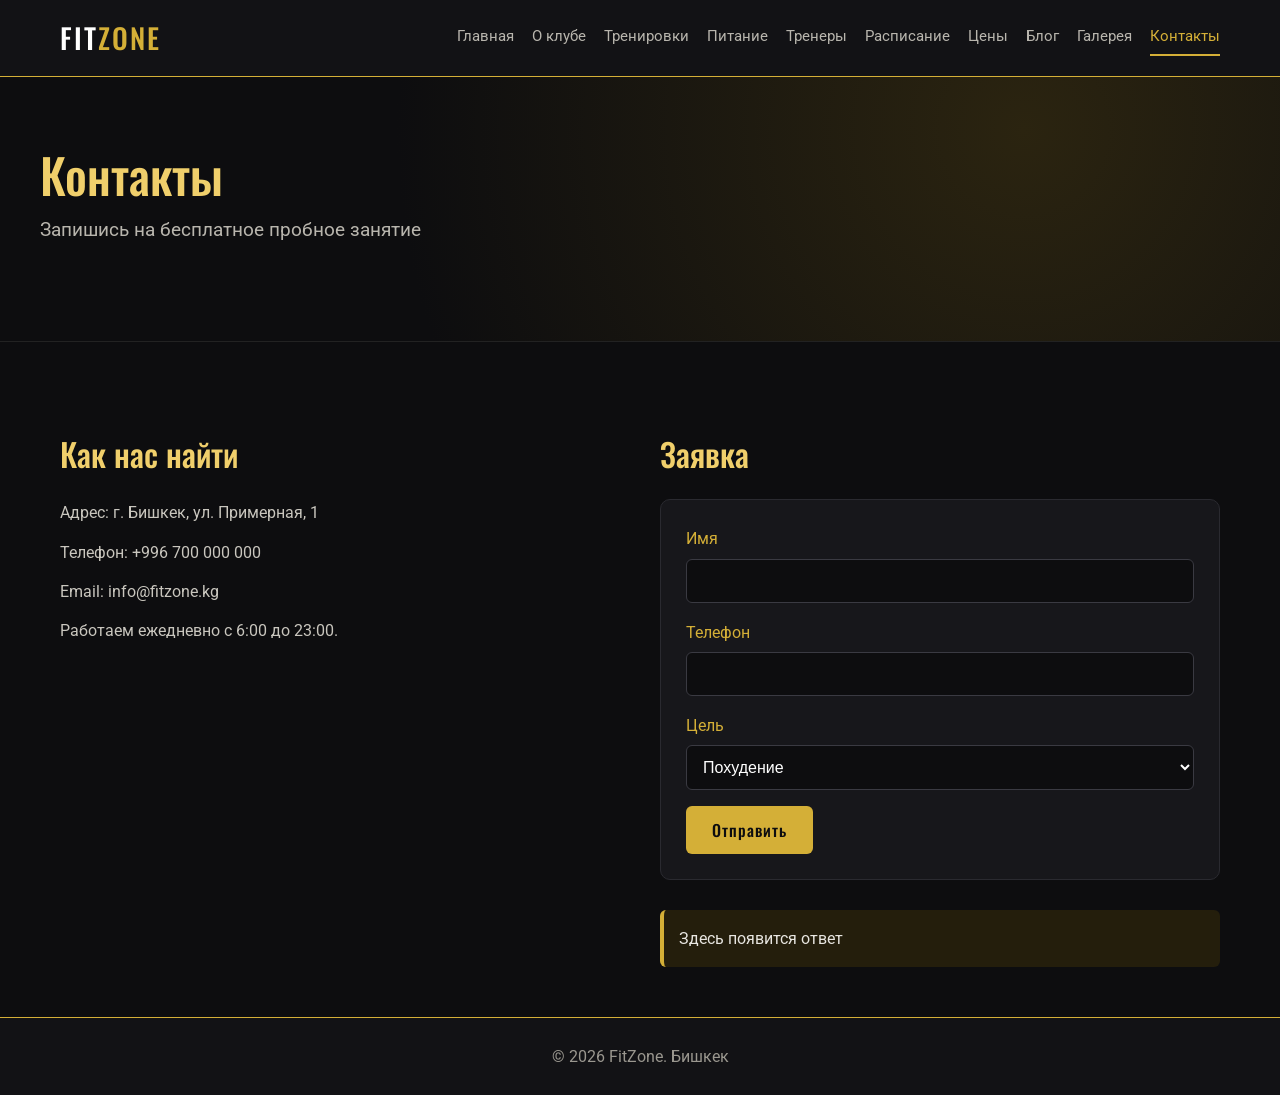
==== contact.html @ 531cf7a7 "first commit" ====
<!DOCTYPE html>
<html lang="ru">
<head>
    <meta charset="UTF-8">
    <meta name="viewport" content="width=device-width, initial-scale=1.0">
    <title>Контакты - FitZone</title>
    <link rel="preconnect" href="https://fonts.googleapis.com">
    <link href="https://fonts.googleapis.com/css2?family=Oswald:wght@500;700&family=Roboto:wght@400;500&display=swap" rel="stylesheet">
    <link rel="stylesheet" href="style.css">
</head>
<body>
    <header>
        <nav>
            <a class="logo" href="index.html">FIT<span>ZONE</span></a>
            <button id="burger" aria-label="Меню">☰</button>
            <div id="menu" class="menu">
                <a href="index.html">Главная</a><a href="about.html">О клубе</a><a href="workouts.html">Тренировки</a><a href="nutrition.html">Питание</a><a href="trainers.html">Тренеры</a><a href="schedule.html">Расписание</a><a href="pricing.html">Цены</a><a href="blog.html">Блог</a><a href="gallery.html">Галерея</a><a href="contact.html" class="active">Контакты</a>
            </div>
        </nav>
    </header>

    <section class="hero"><div class="hero-inner"><div class="hero-text"><h1>Контакты</h1><p>Запишись на бесплатное пробное занятие</p></div></div></section>

    <main>
        <div class="two"><div><h2>Как нас найти</h2><p>Адрес: г. Бишкек, ул. Примерная, 1</p><p>Телефон: +996 700 000 000</p><p>Email: info@fitzone.kg</p><p>Работаем ежедневно с 6:00 до 23:00.</p></div><div><h2>Заявка</h2><form class="box" id="contactForm"><label>Имя</label><input type="text" id="name"><label>Телефон</label><input type="tel" id="phone"><label>Цель</label><select><option>Похудение</option><option>Набор массы</option><option>Выносливость</option></select><button type="submit">Отправить</button></form><div class="result" id="formResult">Здесь появится ответ</div></div></div>
    </main>

    <footer>
        <p>© 2026 FitZone. Бишкек</p>
    </footer>

    <script src="script.js"></script>
</body>
</html>
---- style.css ----
* {
    box-sizing: border-box;
    margin: 0;
    padding: 0;
}

body {
    font-family: 'Roboto', Arial, sans-serif;
    background: #0d0d0f;
    color: #e8e6e1;
    line-height: 1.7;
}

h1, h2, h3, .logo, button, .btn, th {
    font-family: 'Oswald', 'Arial Narrow', Arial, sans-serif;
    font-weight: 500;
}

img {
    max-width: 100%;
}

/* ---------- шапка ---------- */
header {
    background: #121215;
    border-bottom: 1px solid #d4af37;
    position: sticky;
    top: 0;
    z-index: 10;
}

nav {
    max-width: 1200px;
    margin: 0 auto;
    padding: 14px 20px;
    display: flex;
    flex-wrap: wrap;
    align-items: center;
    justify-content: space-between;
}

.logo {
    font-size: 28px;
    color: white;
    text-decoration: none;
    letter-spacing: 2px;
}

.logo span {
    color: #d4af37;
}

.menu {
    display: flex;
    gap: 18px;
}

.menu a {
    color: #b8b5ad;
    text-decoration: none;
    font-size: 15px;
    padding: 4px 0;
}

.menu a:hover {
    color: #f0cf6b;
}

.menu a.active {
    color: #d4af37;
    border-bottom: 2px solid #d4af37;
}

#burger {
    display: none;
    background: none;
    border: 1px solid #d4af37;
    color: #d4af37;
    font-size: 24px;
    padding: 2px 12px;
    border-radius: 6px;
    cursor: pointer;
}

/* ---------- верхний блок ---------- */
.hero {
    background: radial-gradient(circle at 80% 20%, #2b2410 0%, #0d0d0f 60%);
    padding: 70px 20px;
    border-bottom: 1px solid #222;
}

.hero-inner {
    max-width: 1200px;
    margin: 0 auto;
    display: flex;
    align-items: center;
    justify-content: space-between;
    gap: 30px;
}

.hero-text h1 {
    font-size: 48px;
    line-height: 1.15;
    color: #f0cf6b;
    margin-bottom: 12px;
}

.hero-text p {
    font-size: 19px;
    color: #b8b5ad;
    max-width: 520px;
    margin-bottom: 25px;
}

.hero.home {
    padding: 90px 20px;
}

.hero.home h1 {
    font-size: 64px;
}

.hero.home img {
    width: 45%;
    max-width: 520px;
}

/* ---------- кнопки ---------- */
button, .btn {
    background: #d4af37;
    color: #0d0d0f;
    border: none;
    padding: 12px 26px;
    border-radius: 6px;
    font-size: 16px;
    cursor: pointer;
    text-decoration: none;
    display: inline-block;
    letter-spacing: 1px;
}

button:hover, .btn:hover {
    background: #f0cf6b;
}

.btn-line {
    background: transparent;
    color: #d4af37;
    border: 2px solid #d4af37;
    padding: 10px 24px;
}

.btn-line:hover {
    background: #d4af37;
    color: #0d0d0f;
}

/* ---------- контент ---------- */
main {
    max-width: 1200px;
    margin: 0 auto;
    padding: 50px 20px;
}

h2 {
    font-size: 32px;
    color: #f0cf6b;
    margin: 35px 0 18px;
}

h3 {
    color: #fff;
    font-size: 21px;
    margin-bottom: 8px;
}

p {
    margin-bottom: 12px;
    color: #c9c6be;
}

.stats {
    display: grid;
    grid-template-columns: repeat(4, 1fr);
    gap: 15px;
    margin-bottom: 20px;
}

.stats div {
    background: #17171b;
    border: 1px solid #2a2a30;
    border-radius: 10px;
    padding: 20px;
    text-align: center;
    color: #9a978f;
}

.stats b {
    display: block;
    font-family: 'Oswald', Arial, sans-serif;
    font-size: 30px;
    color: #d4af37;
}

.cards {
    display: grid;
    grid-template-columns: repeat(auto-fit, minmax(260px, 1fr));
    gap: 24px;
    margin-bottom: 30px;
}

.card {
    background: #17171b;
    border: 1px solid #2a2a30;
    border-top: 3px solid #d4af37;
    border-radius: 10px;
    padding: 25px;
}

.card:hover {
    border-color: #d4af37;
}

.card.gold {
    background: #241e0c;
    border-color: #d4af37;
}

.icon {
    width: 48px;
    height: 48px;
    margin-bottom: 12px;
}

.avatar {
    width: 100%;
    border-radius: 8px;
    margin-bottom: 15px;
}

.price {
    font-family: 'Oswald', Arial, sans-serif;
    font-size: 32px;
    color: #d4af37;
}

.two {
    display: grid;
    grid-template-columns: 1fr 1fr;
    gap: 40px;
}

.filters {
    display: flex;
    flex-wrap: wrap;
    gap: 10px;
    margin-bottom: 25px;
}

/* ---------- формы ---------- */
label {
    display: block;
    color: #d4af37;
}

input, select, textarea {
    width: 100%;
    padding: 12px;
    margin: 6px 0 16px;
    background: #0d0d0f;
    color: #fff;
    border: 1px solid #3a3a42;
    border-radius: 6px;
    font-size: 16px;
}

input:focus, select:focus {
    border-color: #d4af37;
    outline: none;
}

.box {
    background: #17171b;
    border: 1px solid #2a2a30;
    border-radius: 10px;
    padding: 25px;
    max-width: 560px;
    margin-bottom: 30px;
}

.result {
    background: #241e0c;
    border-left: 4px solid #d4af37;
    border-radius: 6px;
    padding: 15px;
    margin-top: 15px;
    max-width: 560px;
}

/* ---------- таблица ---------- */
.table-wrap {
    overflow-x: auto;
    margin-bottom: 30px;
}

table {
    width: 100%;
    border-collapse: collapse;
    background: #17171b;
}

th, td {
    padding: 14px;
    text-align: left;
    border-bottom: 1px solid #2a2a30;
    white-space: nowrap;
}

th {
    background: #d4af37;
    color: #0d0d0f;
}

/* ---------- список упражнений ---------- */
.task {
    display: flex;
    justify-content: space-between;
    align-items: center;
    gap: 10px;
    background: #17171b;
    border: 1px solid #2a2a30;
    padding: 10px 15px;
    margin-bottom: 8px;
    border-radius: 8px;
}

.task-text.completed {
    text-decoration: line-through;
    color: #777;
}

.task button {
    padding: 5px 10px;
    margin-left: 4px;
    background: #2a2a30;
}

.info {
    color: #d4af37;
    margin-bottom: 15px;
}

/* ---------- галерея ---------- */
#galleryLog {
    color: #d4af37;
    margin-bottom: 20px;
}

.pad {
    position: relative;
    overflow: hidden;
    border: 2px solid #333;
    border-radius: 10px;
    cursor: pointer;
    user-select: none;
    transition: transform 0.3s;
}

.pad img {
    display: block;
    width: 100%;
}

.pad span {
    position: absolute;
    left: 0;
    right: 0;
    bottom: 0;
    padding: 30px 15px 12px;
    background: linear-gradient(transparent, rgba(0, 0, 0, 0.9));
    color: #f0cf6b;
    font-family: 'Oswald', Arial, sans-serif;
    font-size: 20px;
}

footer {
    background: #121215;
    border-top: 1px solid #d4af37;
    text-align: center;
    padding: 25px 20px;
}

footer p {
    margin: 0;
    color: #9a978f;
}

/* ---------- адаптив ---------- */
@media (max-width: 1024px) {
    #burger {
        display: block;
    }

    .menu {
        display: none;
        flex-direction: column;
        gap: 0;
        width: 100%;
        margin-top: 12px;
    }

    .menu.open {
        display: flex;
    }

    .menu a {
        padding: 12px 0;
        border-bottom: 1px solid #2a2a30;
    }

    .menu a.active {
        border-bottom: 1px solid #d4af37;
    }
}

@media (max-width: 800px) {
    .hero {
        padding: 45px 20px;
    }

    .hero.home {
        padding: 50px 20px;
    }

    .hero-inner {
        flex-direction: column;
        text-align: center;
    }

    .hero-text h1 {
        font-size: 34px;
    }

    .hero.home h1 {
        font-size: 40px;
    }

    .hero-text p {
        margin-left: auto;
        margin-right: auto;
    }

    .hero.home img {
        width: 80%;
    }

    .stats {
        grid-template-columns: repeat(2, 1fr);
    }

    .two {
        grid-template-columns: 1fr;
    }

    main {
        padding: 35px 16px;
    }

    h2 {
        font-size: 26px;
    }
}

@media (max-width: 420px) {
    .btn {
        display: block;
        margin-bottom: 10px;
        text-align: center;
    }
}
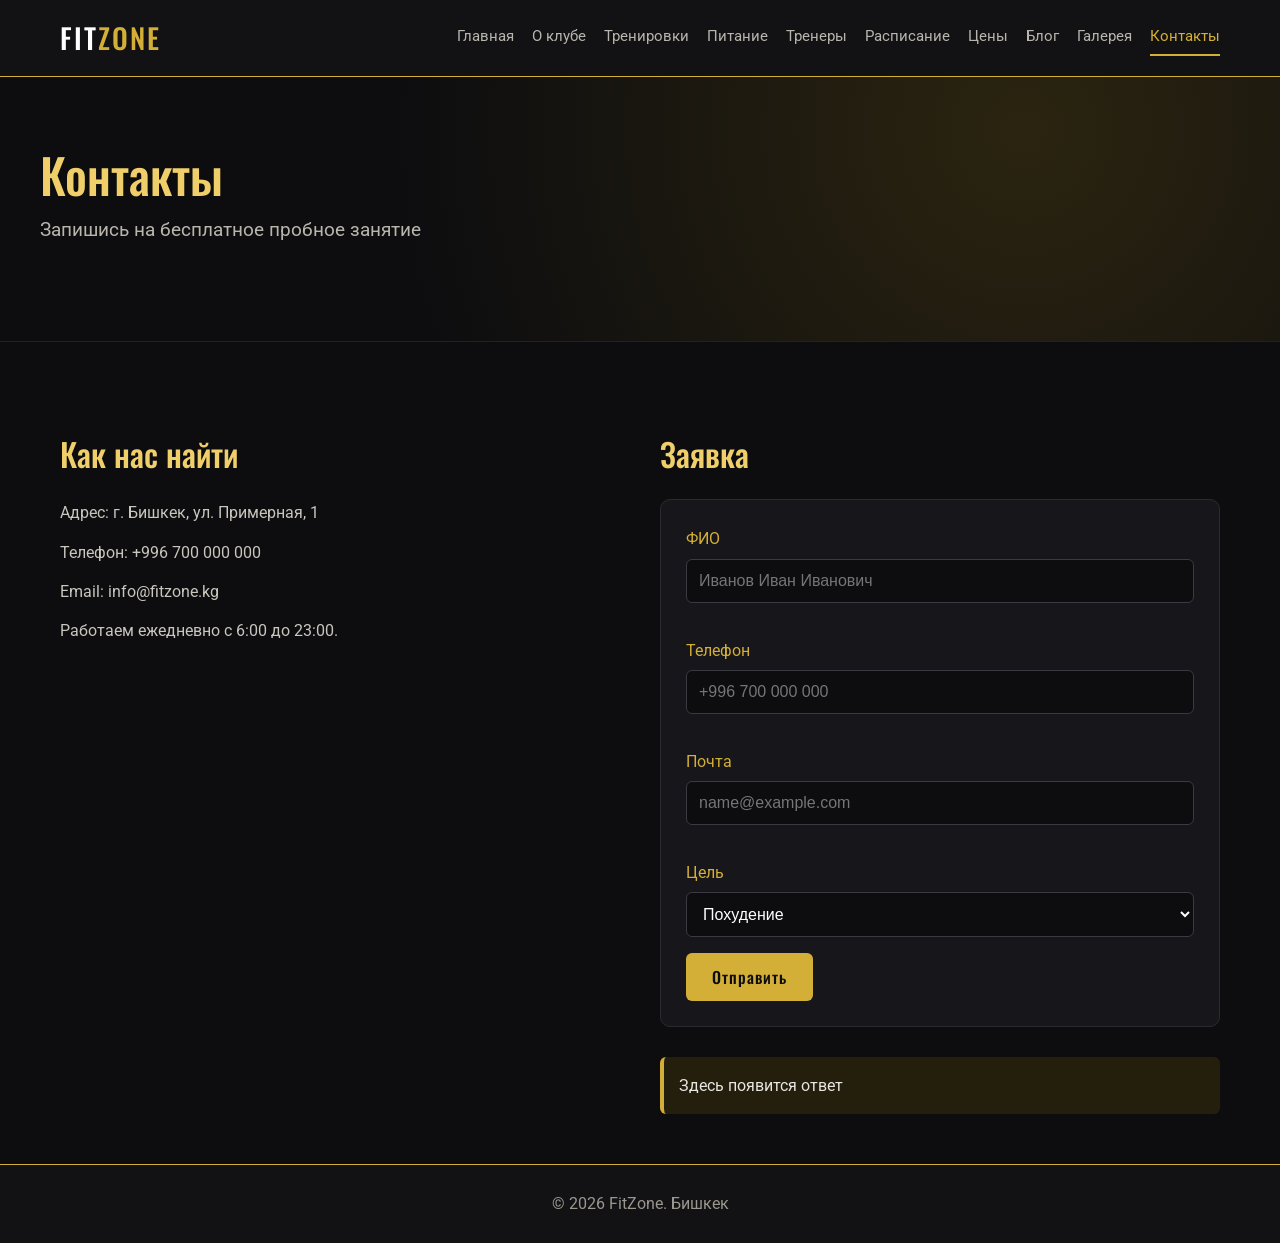
==== commit fa59ba62: "lab" ====
--- a/contact.html
+++ b/contact.html
@@ -22,7 +22,11 @@
     <section class="hero"><div class="hero-inner"><div class="hero-text"><h1>Контакты</h1><p>Запишись на бесплатное пробное занятие</p></div></div></section>
 
     <main>
-        <div class="two"><div><h2>Как нас найти</h2><p>Адрес: г. Бишкек, ул. Примерная, 1</p><p>Телефон: +996 700 000 000</p><p>Email: info@fitzone.kg</p><p>Работаем ежедневно с 6:00 до 23:00.</p></div><div><h2>Заявка</h2><form class="box" id="contactForm"><label>Имя</label><input type="text" id="name"><label>Телефон</label><input type="tel" id="phone"><label>Цель</label><select><option>Похудение</option><option>Набор массы</option><option>Выносливость</option></select><button type="submit">Отправить</button></form><div class="result" id="formResult">Здесь появится ответ</div></div></div>
+        <div class="two"><div><h2>Как нас найти</h2><p>Адрес: г. Бишкек, ул. Примерная, 1</p><p>Телефон: +996 700 000 000</p><p>Email: info@fitzone.kg</p><p>Работаем ежедневно с 6:00 до 23:00.</p></div><div><h2>Заявка</h2><form class="box" id="contactForm" novalidate>
+                <label for="name">ФИО</label><input type="text" id="name" placeholder="Иванов Иван Иванович"><span class="err" id="nameErr"></span>
+                <label for="phone">Телефон</label><input type="tel" id="phone" placeholder="+996 700 000 000"><span class="err" id="phoneErr"></span>
+                <label for="email">Почта</label><input type="email" id="email" placeholder="name@example.com"><span class="err" id="emailErr"></span>
+                <label>Цель</label><select><option>Похудение</option><option>Набор массы</option><option>Выносливость</option></select><button type="submit">Отправить</button></form><div class="result" id="formResult">Здесь появится ответ</div></div></div>
     </main>
 
     <footer>
--- a/style.css
+++ b/style.css
@@ -478,3 +478,30 @@
         text-align: center;
     }
 }
+
+
+/* ---------- проверка формы ---------- */
+.err {
+    display: block;
+    min-height: 20px;
+    margin: -10px 0 8px;
+    color: #ff6b6b;
+    font-size: 13px;
+    line-height: 1.4;
+}
+
+input.invalid {
+    border-color: #ff6b6b;
+}
+
+input.valid {
+    border-color: #4caf50;
+}
+
+.result.ok {
+    border-left-color: #4caf50;
+}
+
+.result.bad {
+    border-left-color: #ff6b6b;
+}
